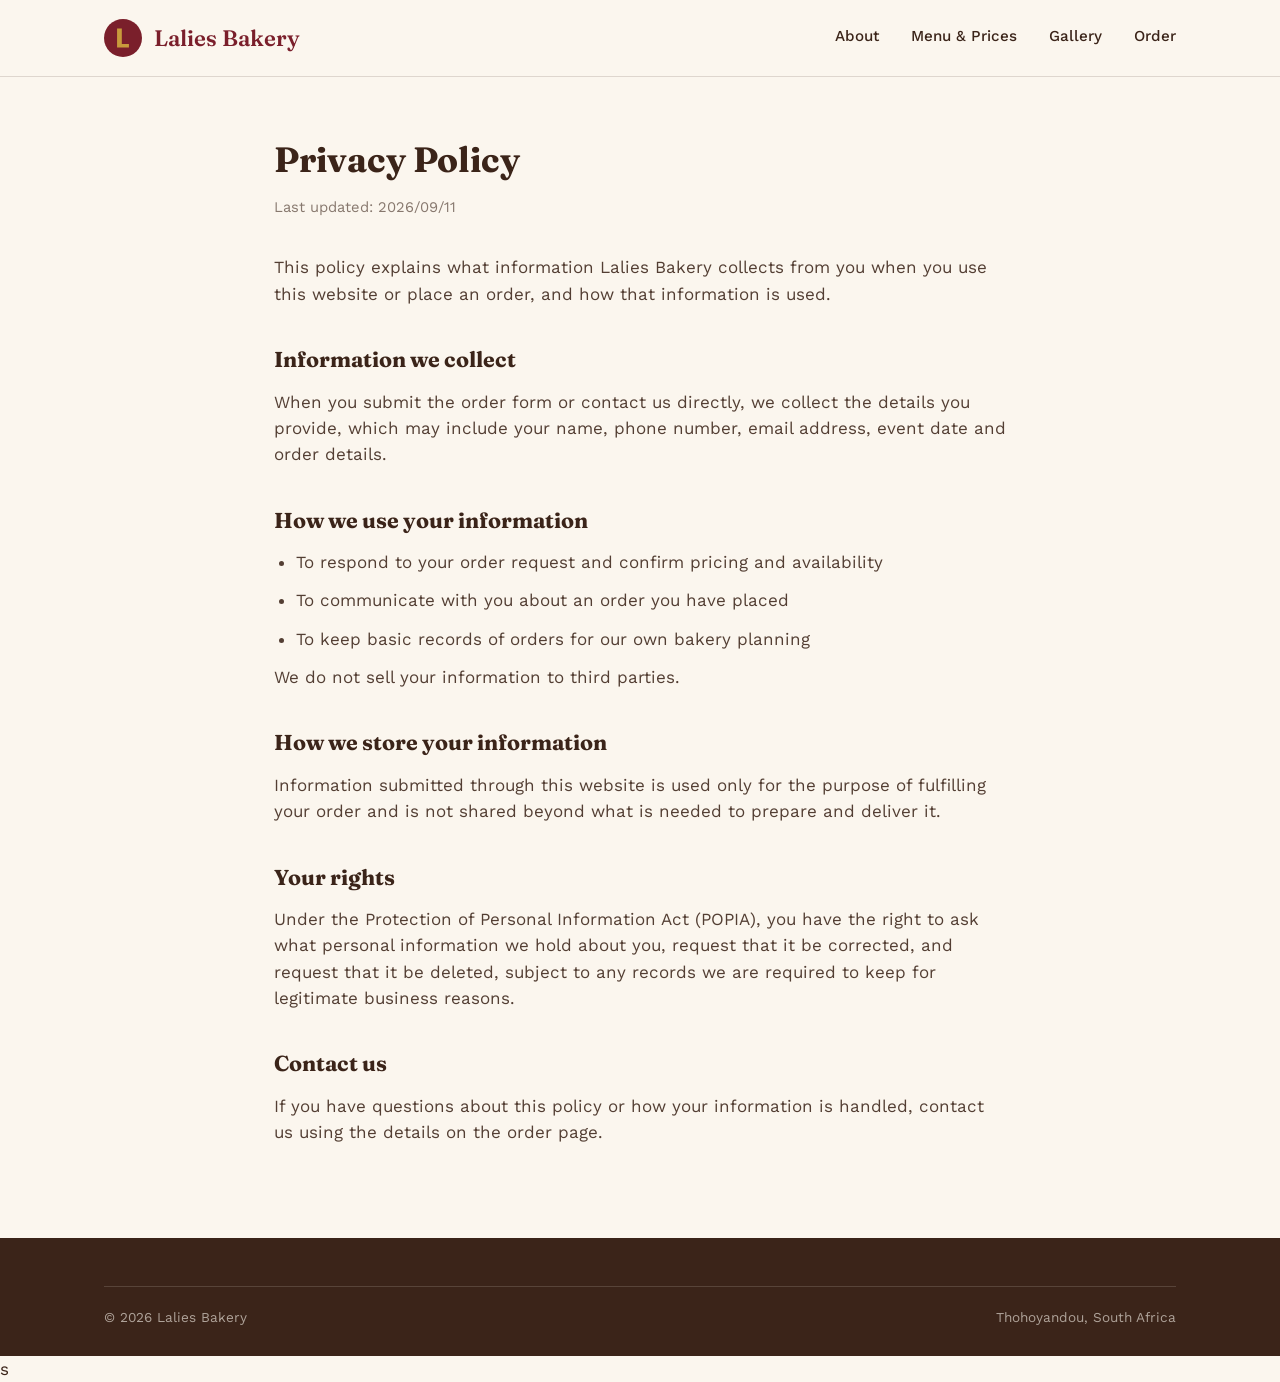
==== privacy.html @ c9af51e9 "Initial commit - Lalies Bakery site" ====
<!DOCTYPE html>
<html lang="en">
<head>
  <meta charset="UTF-8">
  <meta name="viewport" content="width=device-width, initial-scale=1.0">
  <title>Privacy Policy — Lalies Bakery</title>
  <link rel="icon" type="image/svg+xml" href="favicon.svg">
  <link rel="stylesheet" href="styles.css">
</head>
<body>

  <header class="site-header">
    <div class="wrap">
      <a href="index.html" class="brand">
        <svg class="brand-mark" viewBox="0 0 64 64" xmlns="http://www.w3.org/2000/svg">
          <circle cx="32" cy="32" r="32" fill="#7A1F2B"/>
          <path d="M22 16 H30 V42 H42 V48 H22 Z" fill="#C89B3C"/>
        </svg>
        Lalies Bakery
      </a>
      <button class="nav-toggle" aria-label="Toggle menu" aria-expanded="false">
        <span></span><span></span><span></span>
      </button>
      <nav class="main-nav">
        <a href="index.html#about">About</a>
        <a href="index.html#menu">Menu &amp; Prices</a>
        <a href="index.html#gallery">Gallery</a>
        <a href="index.html#order">Order</a>
      </nav>
    </div>
  </header>

  <main class="legal-page">
    <div class="wrap">
      <h1>Privacy Policy</h1>
      <p class="updated">Last updated: 2026/09/11</p>

      <p>This policy explains what information Lalies Bakery  collects from you when you use this website or place an order, and how that information is used.</p>

      <h2>Information we collect</h2>
      <p>When you submit the order form or contact us directly, we collect the details you provide, which may include your name, phone number, email address, event date and order details.</p>

      <h2>How we use your information</h2>
      <ul>
        <li>To respond to your order request and confirm pricing and availability</li>
        <li>To communicate with you about an order you have placed</li>
        <li>To keep basic records of orders for our own bakery planning</li>
      </ul>
      <p>We do not sell your information to third parties.</p>

      <h2>How we store your information</h2>
      <p>Information submitted through this website is used only for the purpose of fulfilling your order and is not shared beyond what is needed to prepare and deliver it.</p>

      <h2>Your rights</h2>
      <p>Under the Protection of Personal Information Act (POPIA), you have the right to ask what personal information we hold about you, request that it be corrected, and request that it be deleted, subject to any records we are required to keep for legitimate business reasons.</p>

      <h2>Contact us</h2>
      <p>If you have questions about this policy or how your information is handled, contact us using the details on the order page.</p>

  </main>

  <footer class="site-footer">
    <div class="wrap">
      <div class="footer-bottom">
        <span>&copy; <span id="year"></span> Lalies Bakery</span>
        <span>Thohoyandou, South Africa</span>
      </div>
    </div>
  </footer>

  <script src="script.js"></script>
</body>
</html>
s
---- styles.css ----
/* ============================================
   Lalies Bakery — Stylesheet

   ============================================ */

@import url('https://fonts.googleapis.com/css2?family=Fraunces:opsz,wght@9..144,400;9..144,500;9..144,600;9..144,700&family=Work+Sans:wght@400;500;600&display=swap');

:root {
  --ivory: #FBF6EE;
  --blush: #F0DCC8;
  --chocolate: #3B2419;
  --wine: #7A1F2B;
  --wine-dark: #5E1420;
  --gold: #C89B3C;
  --line: rgba(59, 36, 25, 0.15);

  --font-display: 'Fraunces', Georgia, serif;
  --font-body: 'Work Sans', -apple-system, BlinkMacSystemFont, sans-serif;

  --max-width: 1120px;
}

* {
  box-sizing: border-box;
  margin: 0;
  padding: 0;
}

html {
  scroll-behavior: smooth;
}

@media (prefers-reduced-motion: reduce) {
  html {
    scroll-behavior: auto;
  }
  * {
    animation: none !important;
    transition: none !important;
  }
}

body {
  font-family: var(--font-body);
  color: var(--chocolate);
  background: var(--ivory);
  line-height: 1.55;
  font-size: 17px;
}

img {
  max-width: 100%;
  display: block;
}

a {
  color: inherit;
}

.wrap {
  max-width: var(--max-width);
  margin: 0 auto;
  padding: 0 24px;
}

/* ---------- Header ---------- */

.site-header {
  position: sticky;
  top: 0;
  z-index: 50;
  background: var(--ivory);
  border-bottom: 1px solid var(--line);
}

.site-header .wrap {
  display: flex;
  align-items: center;
  justify-content: space-between;
  height: 76px;
}

.brand {
  display: flex;
  align-items: center;
  gap: 12px;
  font-family: var(--font-display);
  font-size: 1.4rem;
  font-weight: 600;
  color: var(--wine);
  text-decoration: none;
}

.brand-mark {
  width: 38px;
  height: 38px;
}

.main-nav {
  display: flex;
  gap: 32px;
}

.main-nav a {
  text-decoration: none;
  font-size: 0.95rem;
  font-weight: 500;
  color: var(--chocolate);
  padding: 8px 0;
  border-bottom: 2px solid transparent;
}

.main-nav a:hover {
  border-bottom-color: var(--gold);
}

.nav-toggle {
  display: none;
  background: none;
  border: none;
  cursor: pointer;
  padding: 8px;
}

.nav-toggle span {
  display: block;
  width: 24px;
  height: 2px;
  background: var(--chocolate);
  margin: 5px 0;
}

/* ---------- Hero ---------- */

.hero {
  padding: 64px 0 80px;
}

.hero .wrap {
  display: grid;
  grid-template-columns: 1.1fr 1fr;
  gap: 56px;
  align-items: center;
}

.hero-copy .eyebrow {
  font-family: var(--font-body);
  font-size: 0.95rem;
  font-weight: 600;
  color: var(--wine);
  margin-bottom: 14px;
}

.hero-copy h1 {
  font-family: var(--font-display);
  font-size: clamp(2.3rem, 4.2vw, 3.4rem);
  font-weight: 600;
  line-height: 1.12;
  color: var(--chocolate);
  margin-bottom: 22px;
}

.hero-copy p {
  font-size: 1.08rem;
  max-width: 46ch;
  margin-bottom: 30px;
  color: rgba(59, 36, 25, 0.85);
}

.hero-actions {
  display: flex;
  gap: 16px;
  flex-wrap: wrap;
}

.btn {
  display: inline-block;
  font-family: var(--font-body);
  font-weight: 600;
  font-size: 0.98rem;
  padding: 14px 28px;
  border-radius: 4px;
  text-decoration: none;
  border: 2px solid transparent;
  cursor: pointer;
}

.btn-primary {
  background: var(--wine);
  color: var(--ivory);
}

.btn-primary:hover {
  background: var(--wine-dark);
}

.btn-secondary {
  background: transparent;
  color: var(--wine);
  border-color: var(--wine);
}

.btn-secondary:hover {
  background: var(--wine);
  color: var(--ivory);
}

.hero-photo {
  position: relative;
  animation: hero-rise 0.6s ease-out;
}

@keyframes hero-rise {
  from { opacity: 0; transform: translateY(14px); }
  to { opacity: 1; transform: translateY(0); }
}

.photo-frame {
  width: 100%;
  aspect-ratio: 4 / 5;
  background: var(--blush);
  border-radius: 6px;
  overflow: hidden;
  display: flex;
  align-items: center;
  justify-content: center;
  border: 1px solid var(--line);
}

.photo-frame img {
  width: 100%;
  height: 100%;
  object-fit: cover;
}

.photo-placeholder {
  text-align: center;
  padding: 20px;
  color: rgba(59, 36, 25, 0.55);
  font-size: 0.9rem;
}

/* ---------- Section shell ---------- */

section {
  padding: 72px 0;
}

.section-alt {
  background: var(--blush);
}

.section-head {
  max-width: 60ch;
  margin-bottom: 44px;
}

.section-head h2 {
  font-family: var(--font-display);
  font-size: clamp(1.8rem, 3vw, 2.4rem);
  font-weight: 600;
  margin-bottom: 12px;
}

.section-head p {
  color: rgba(59, 36, 25, 0.8);
  font-size: 1.05rem;
}

/* ---------- About ---------- */

.about-grid {
  display: grid;
  grid-template-columns: 1fr 1fr;
  gap: 48px;
  align-items: start;
}

.about-grid p + p {
  margin-top: 16px;
}

/* ---------- Price board ---------- */

.price-board {
  border-top: 1px solid var(--line);
}

.price-group {
  border-bottom: 1px solid var(--line);
  padding: 32px 0;
}

.price-group-head {
  display: flex;
  align-items: baseline;
  justify-content: space-between;
  margin-bottom: 18px;
  gap: 16px;
}

.price-group-head h3 {
  font-family: var(--font-display);
  font-size: 1.5rem;
  font-weight: 600;
}

.price-group-head .note {
  font-size: 0.92rem;
  color: rgba(59, 36, 25, 0.65);
}

.price-rows {
  display: flex;
  flex-direction: column;
  gap: 4px;
}

.price-row {
  display: flex;
  justify-content: space-between;
  align-items: baseline;
  padding: 10px 0;
  border-bottom: 1px dashed var(--line);
  font-size: 1.02rem;
}

.price-row:last-child {
  border-bottom: none;
}

.price-row .item {
  font-weight: 500;
}

.price-row .price {
  font-family: var(--font-display);
  font-weight: 600;
  color: var(--wine);
  white-space: nowrap;
}

/* ---------- Gallery ---------- */

.gallery-grid {
  display: grid;
  grid-template-columns: repeat(3, 1fr);
  gap: 20px;
}

.gallery-item {
  aspect-ratio: 1 / 1;
  background: var(--ivory);
  border: 1px solid var(--line);
  border-radius: 6px;
  overflow: hidden;
  display: flex;
  align-items: center;
  justify-content: center;
}

.gallery-item img {
  width: 100%;
  height: 100%;
  object-fit: cover;
}

.gallery-item .photo-placeholder {
  font-size: 0.82rem;
}

/* ---------- Order / Contact ---------- */

.order-grid {
  display: grid;
  grid-template-columns: 1fr 1fr;
  gap: 56px;
}

.contact-list {
  list-style: none;
  margin-top: 20px;
}

.contact-list li {
  padding: 14px 0;
  border-bottom: 1px solid var(--line);
  display: flex;
  gap: 12px;
  font-size: 1rem;
}

.contact-list li:last-child {
  border-bottom: none;
}

.contact-list .label {
  font-weight: 600;
  min-width: 90px;
  color: var(--wine);
}

form.order-form {
  display: flex;
  flex-direction: column;
  gap: 16px;
}

.field {
  display: flex;
  flex-direction: column;
  gap: 6px;
}

.field label {
  font-size: 0.92rem;
  font-weight: 600;
}

.field input,
.field select,
.field textarea {
  font-family: var(--font-body);
  font-size: 1rem;
  padding: 12px 14px;
  border: 1px solid var(--line);
  border-radius: 4px;
  background: var(--ivory);
  color: var(--chocolate);
}

.field textarea {
  resize: vertical;
  min-height: 100px;
}

.field input:focus,
.field select:focus,
.field textarea:focus {
  outline: 2px solid var(--gold);
  outline-offset: 1px;
}

.form-status {
  font-size: 0.92rem;
  min-height: 1.2em;
}

.form-status.success {
  color: #3d6b3d;
}

.form-status.error {
  color: var(--wine);
}

/* ---------- Footer ---------- */

.site-footer {
  background: var(--chocolate);
  color: var(--ivory);
  padding: 48px 0 28px;
}

.footer-grid {
  display: grid;
  grid-template-columns: 1.3fr 1fr 1fr;
  gap: 32px;
  margin-bottom: 32px;
}

.footer-brand {
  font-family: var(--font-display);
  font-size: 1.25rem;
  font-weight: 600;
  color: var(--ivory);
  margin-bottom: 10px;
}

.footer-grid p {
  color: rgba(251, 246, 238, 0.75);
  font-size: 0.95rem;
}

.footer-col h4 {
  font-size: 0.9rem;
  font-weight: 600;
  margin-bottom: 14px;
  color: var(--gold);
  text-transform: uppercase;
  letter-spacing: 0.04em;
}

.footer-col ul {
  list-style: none;
}

.footer-col li {
  margin-bottom: 10px;
}

.footer-col a {
  text-decoration: none;
  color: rgba(251, 246, 238, 0.85);
  font-size: 0.95rem;
}

.footer-col a:hover {
  color: var(--gold);
}

.footer-bottom {
  border-top: 1px solid rgba(251, 246, 238, 0.15);
  padding-top: 20px;
  font-size: 0.85rem;
  color: rgba(251, 246, 238, 0.6);
  display: flex;
  justify-content: space-between;
  flex-wrap: wrap;
  gap: 8px;
}

/* ---------- Legal pages ---------- */

.legal-page {
  padding: 56px 0 80px;
}

.legal-page .wrap {
  max-width: 780px;
}

.legal-page h1 {
  font-family: var(--font-display);
  font-size: 2.2rem;
  margin-bottom: 8px;
}

.legal-page .updated {
  color: rgba(59, 36, 25, 0.6);
  font-size: 0.92rem;
  margin-bottom: 36px;
}

.legal-page h2 {
  font-family: var(--font-display);
  font-size: 1.35rem;
  margin: 36px 0 12px;
}

.legal-page p,
.legal-page li {
  color: rgba(59, 36, 25, 0.88);
  margin-bottom: 12px;
}

.legal-page ul {
  padding-left: 22px;
}

/* ---------- Responsive ---------- */

@media (max-width: 860px) {
  .main-nav {
    position: absolute;
    top: 76px;
    left: 0;
    right: 0;
    background: var(--ivory);
    flex-direction: column;
    gap: 0;
    border-bottom: 1px solid var(--line);
    display: none;
  }

  .main-nav.open {
    display: flex;
  }

  .main-nav a {
    padding: 16px 24px;
    width: 100%;
    border-bottom: 1px solid var(--line);
  }

  .nav-toggle {
    display: block;
  }

  .hero .wrap,
  .about-grid,
  .order-grid {
    grid-template-columns: 1fr;
  }

  .hero-photo {
    order: -1;
  }

  .gallery-grid {
    grid-template-columns: repeat(2, 1fr);
  }

  .footer-grid {
    grid-template-columns: 1fr;
  }
}

@media (max-width: 480px) {
  .gallery-grid {
    grid-template-columns: 1fr;
  }
}
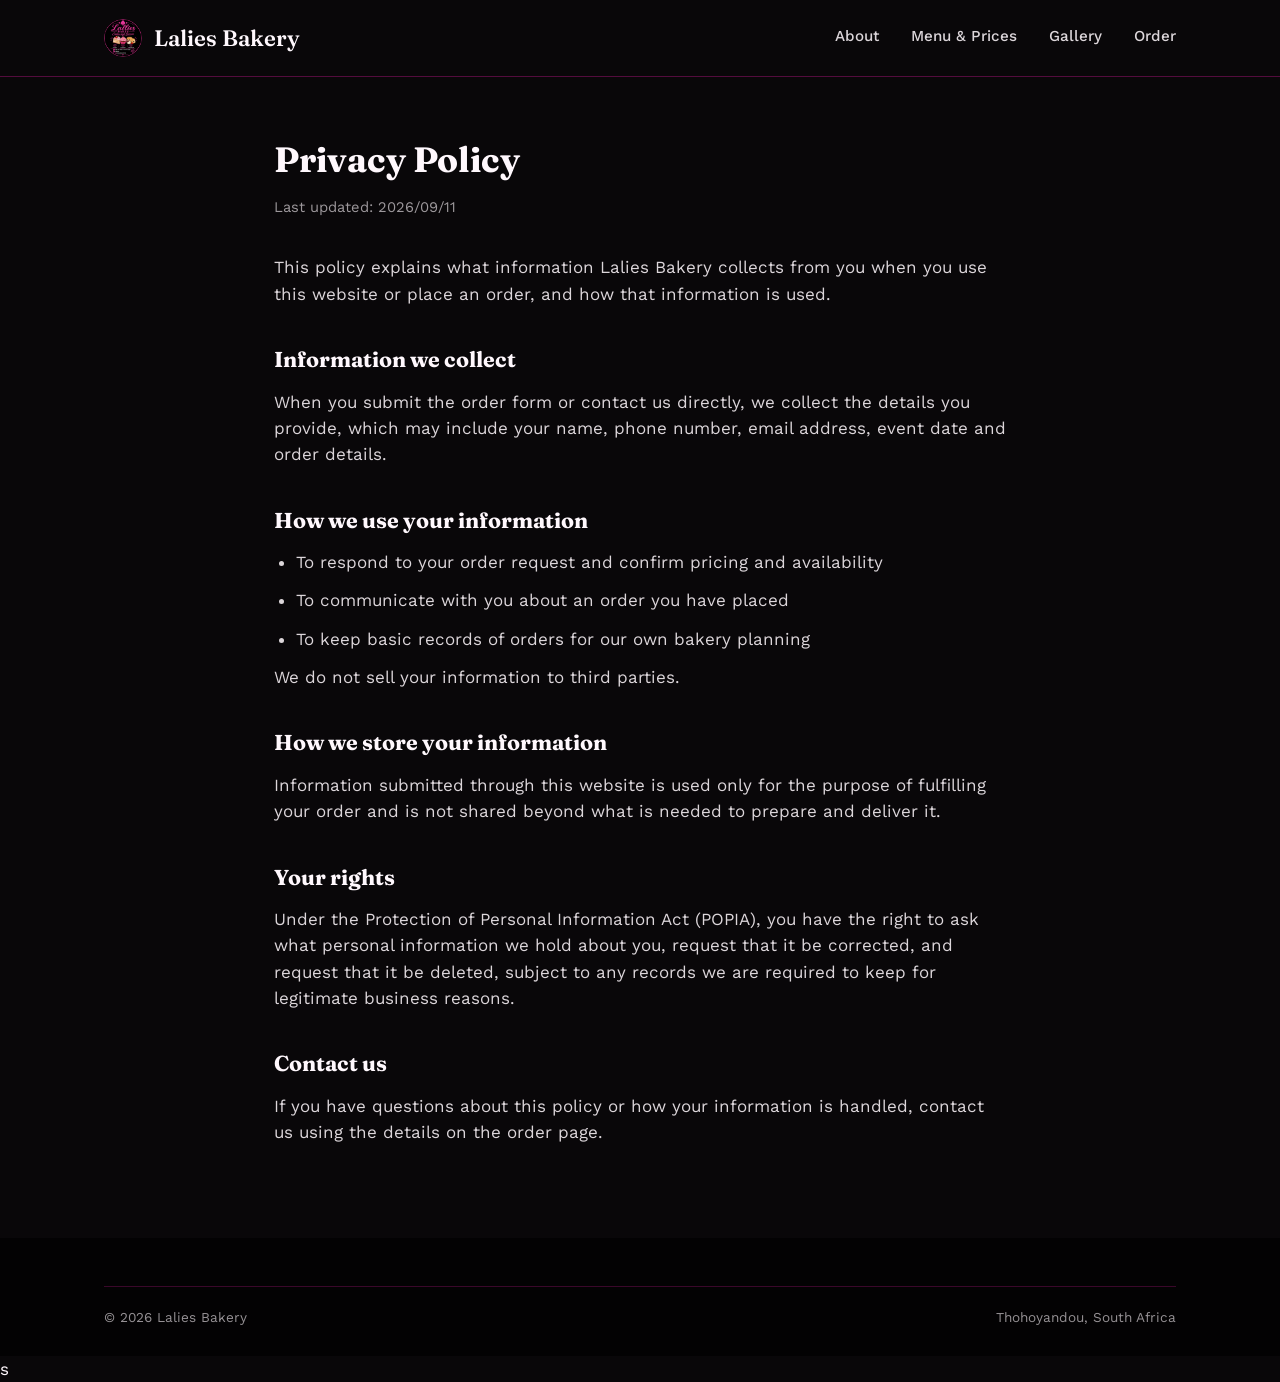
==== commit e315537a: "updated the email, added the logo, the rebranded the whole website" ====
--- a/privacy.html
+++ b/privacy.html
@@ -4,7 +4,7 @@
   <meta charset="UTF-8">
   <meta name="viewport" content="width=device-width, initial-scale=1.0">
   <title>Privacy Policy — Lalies Bakery</title>
-  <link rel="icon" type="image/svg+xml" href="favicon.svg">
+  <link rel="icon" type="image/jpeg" href="assets/logo.jpeg">
   <link rel="stylesheet" href="styles.css">
 </head>
 <body>
@@ -12,10 +12,7 @@
   <header class="site-header">
     <div class="wrap">
       <a href="index.html" class="brand">
-        <svg class="brand-mark" viewBox="0 0 64 64" xmlns="http://www.w3.org/2000/svg">
-          <circle cx="32" cy="32" r="32" fill="#7A1F2B"/>
-          <path d="M22 16 H30 V42 H42 V48 H22 Z" fill="#C89B3C"/>
-        </svg>
+        <img class="brand-mark" src="assets/logo.jpeg" alt="Lalies Bakes logo">
         Lalies Bakery
       </a>
       <button class="nav-toggle" aria-label="Toggle menu" aria-expanded="false">
--- a/styles.css
+++ b/styles.css
@@ -1,18 +1,15 @@
-/* ============================================
-   Lalies Bakery — Stylesheet
-
-   ============================================ */
+
 
 @import url('https://fonts.googleapis.com/css2?family=Fraunces:opsz,wght@9..144,400;9..144,500;9..144,600;9..144,700&family=Work+Sans:wght@400;500;600&display=swap');
 
 :root {
-  --ivory: #FBF6EE;
-  --blush: #F0DCC8;
-  --chocolate: #3B2419;
-  --wine: #7A1F2B;
-  --wine-dark: #5E1420;
-  --gold: #C89B3C;
-  --line: rgba(59, 36, 25, 0.15);
+  --ivory: #FFF8FD;
+  --blush: #1D0D1A;
+  --chocolate: #FFF8FD;
+  --wine: #FF18B7;
+  --wine-dark: #C90088;
+  --gold: #FF74D2;
+  --line: rgba(255, 24, 183, 0.3);
 
   --font-display: 'Fraunces', Georgia, serif;
   --font-body: 'Work Sans', -apple-system, BlinkMacSystemFont, sans-serif;
@@ -43,7 +40,7 @@
 body {
   font-family: var(--font-body);
   color: var(--chocolate);
-  background: var(--ivory);
+  background: #090709;
   line-height: 1.55;
   font-size: 17px;
 }
@@ -69,7 +66,7 @@
   position: sticky;
   top: 0;
   z-index: 50;
-  background: var(--ivory);
+  background: #090709;
   border-bottom: 1px solid var(--line);
 }
 
@@ -87,13 +84,15 @@
   font-family: var(--font-display);
   font-size: 1.4rem;
   font-weight: 600;
-  color: var(--wine);
+  color: var(--ivory);
   text-decoration: none;
 }
 
 .brand-mark {
   width: 38px;
   height: 38px;
+  border-radius: 50%;
+  object-fit: cover;
 }
 
 .main-nav {
@@ -105,7 +104,7 @@
   text-decoration: none;
   font-size: 0.95rem;
   font-weight: 500;
-  color: var(--chocolate);
+  color: rgba(255, 248, 253, 0.86);
   padding: 8px 0;
   border-bottom: 2px solid transparent;
 }
@@ -126,7 +125,7 @@
   display: block;
   width: 24px;
   height: 2px;
-  background: var(--chocolate);
+  background: var(--wine);
   margin: 5px 0;
 }
 
@@ -156,7 +155,7 @@
   font-size: clamp(2.3rem, 4.2vw, 3.4rem);
   font-weight: 600;
   line-height: 1.12;
-  color: var(--chocolate);
+  color: var(--ivory);
   margin-bottom: 22px;
 }
 
@@ -164,7 +163,7 @@
   font-size: 1.08rem;
   max-width: 46ch;
   margin-bottom: 30px;
-  color: rgba(59, 36, 25, 0.85);
+  color: rgba(255, 248, 253, 0.78);
 }
 
 .hero-actions {
@@ -187,7 +186,7 @@
 
 .btn-primary {
   background: var(--wine);
-  color: var(--ivory);
+  color: #100B10;
 }
 
 .btn-primary:hover {
@@ -218,7 +217,7 @@
 .photo-frame {
   width: 100%;
   aspect-ratio: 4 / 5;
-  background: var(--blush);
+  background: #160B14;
   border-radius: 6px;
   overflow: hidden;
   display: flex;
@@ -236,7 +235,7 @@
 .photo-placeholder {
   text-align: center;
   padding: 20px;
-  color: rgba(59, 36, 25, 0.55);
+  color: rgba(255, 248, 253, 0.55);
   font-size: 0.9rem;
 }
 
@@ -263,7 +262,7 @@
 }
 
 .section-head p {
-  color: rgba(59, 36, 25, 0.8);
+  color: rgba(255, 248, 253, 0.74);
   font-size: 1.05rem;
 }
 
@@ -307,7 +306,7 @@
 
 .price-group-head .note {
   font-size: 0.92rem;
-  color: rgba(59, 36, 25, 0.65);
+  color: rgba(255, 248, 253, 0.62);
 }
 
 .price-rows {
@@ -425,8 +424,8 @@
   padding: 12px 14px;
   border: 1px solid var(--line);
   border-radius: 4px;
-  background: var(--ivory);
-  color: var(--chocolate);
+  background: #100B10;
+  color: var(--ivory);
 }
 
 .field textarea {
@@ -447,7 +446,7 @@
 }
 
 .form-status.success {
-  color: #3d6b3d;
+  color: #FF9BDE;
 }
 
 .form-status.error {
@@ -457,7 +456,7 @@
 /* ---------- Footer ---------- */
 
 .site-footer {
-  background: var(--chocolate);
+  background: #030203;
   color: var(--ivory);
   padding: 48px 0 28px;
 }
@@ -478,7 +477,7 @@
 }
 
 .footer-grid p {
-  color: rgba(251, 246, 238, 0.75);
+  color: rgba(255, 248, 253, 0.72);
   font-size: 0.95rem;
 }
 
@@ -501,7 +500,7 @@
 
 .footer-col a {
   text-decoration: none;
-  color: rgba(251, 246, 238, 0.85);
+  color: rgba(255, 248, 253, 0.84);
   font-size: 0.95rem;
 }
 
@@ -510,10 +509,10 @@
 }
 
 .footer-bottom {
-  border-top: 1px solid rgba(251, 246, 238, 0.15);
+  border-top: 1px solid rgba(255, 24, 183, 0.22);
   padding-top: 20px;
   font-size: 0.85rem;
-  color: rgba(251, 246, 238, 0.6);
+  color: rgba(255, 248, 253, 0.58);
   display: flex;
   justify-content: space-between;
   flex-wrap: wrap;
@@ -537,7 +536,7 @@
 }
 
 .legal-page .updated {
-  color: rgba(59, 36, 25, 0.6);
+  color: rgba(255, 248, 253, 0.6);
   font-size: 0.92rem;
   margin-bottom: 36px;
 }
@@ -550,7 +549,7 @@
 
 .legal-page p,
 .legal-page li {
-  color: rgba(59, 36, 25, 0.88);
+  color: rgba(255, 248, 253, 0.86);
   margin-bottom: 12px;
 }
 
@@ -566,7 +565,7 @@
     top: 76px;
     left: 0;
     right: 0;
-    background: var(--ivory);
+    background: #090709;
     flex-direction: column;
     gap: 0;
     border-bottom: 1px solid var(--line);
